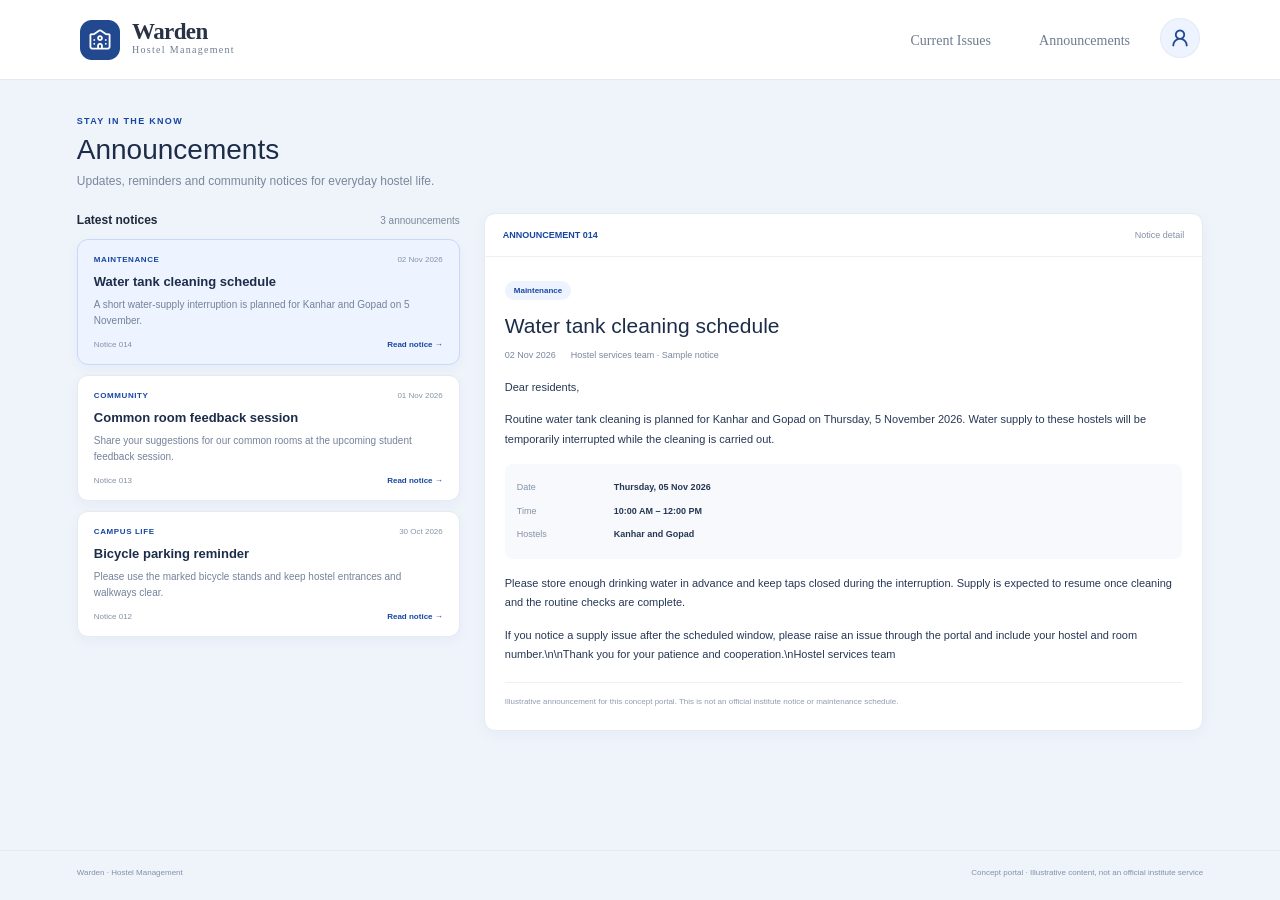
==== frontend/pages/announcement.html @ 568e5647 "added the announcements" ====
<!DOCTYPE html>
<html lang="en">
<head>
    <meta charset="UTF-8">
    <meta name="viewport" content="width=device-width, initial-scale=1.0">
    <title>Announcements</title>

    <!-- Links -->
    <link rel="stylesheet" href="../styles/common.css">
    <link rel="stylesheet" href="../styles/announcement.css">
    <script src="../script/announcement.js" defer></script>
</head>
<body>
    <nav class="nav">
        <div class="iconName">
            <img src="../cnt/icon.png" width="40px" height="40px">
            <div class="appNameBox">
                <p class="appName">
                    <a href="dashboard.html">
                         Warden
                    </a>
                </p>
                <p class="appDesc">
                    Hostel Management
                </p>
            </div> 
        </div>

        <div class="navArea">
            <div class="currIssuesField">
                <span class="fieldText listIssueText">
                    <a href="listissue.html">
                        Current Issues
                    </a>
                </span>
            </div>
            <div class="announcementsField">
                <span class="fieldText announcementText">
                    <a href="announcement.html">
                         Announcements
                    </a>
                </span>
            </div>
            <a href="profile.html">
                <img src="../cnt/profile.png" widht="40px" height="40px">
            </a> 
        </div>
    </nav>

    <main class="announcementPage">
        <section class="pageHeading">
            <p class="smallHeading">STAY IN THE KNOW</p>
            <h1>Announcements</h1>
            <p class="pageDescription">
                Updates, reminders and community notices for everyday hostel life.
            </p>
        </section>

        <section class="announcementLayout">
            <div class="noticeListArea">
                <div class="listHeading">
                    <h2>Latest notices</h2>
                    <span id="announcementCount">Loading announcements...</span>
                </div>

                <div id="announcementList" class="announcementList">
                    <!-- JavaScript will add announcement cards here -->
                </div>
            </div>

            <section class="announcementDetails" id="announcementDetails">
                <div class="detailTop">
                    <span class="detailNumber" id="detailNumber">ANNOUNCEMENT</span>
                    <span class="detailLabel">Notice detail</span>
                </div>

                <div class="detailContent">
                    <span class="categoryTag" id="detailCategory">Notice</span>
                    <h2 id="detailTitle">Select an announcement</h2>

                    <div class="detailMeta">
                        <span id="detailDate">Choose a notice from the list</span>
                        <span id="detailTeam"></span>
                    </div>

                    <div id="detailBody" class="detailBody">
                        <p>The full announcement will appear here.</p>
                    </div>

                    <div class="detailFooter">
                        Illustrative announcement for this concept portal. This is not an official
                        institute notice or maintenance schedule.
                    </div>
                </div>
            </section>
        </section>
    </main>

    <footer class="pageFooter">
        <span>Warden · Hostel Management</span>
        <span>Concept portal · Illustrative content, not an official institute service</span>
    </footer>
</body>
</html>
---- frontend/styles/common.css ----
.nav{
    display: flex;
    position: fixed;
    z-index: 100;
    top:0;
    flex-direction: horizontal;
    background: #FFFFFF;
    width: 100%;
    opacity: 0.95;
    height: 80px;
    padding-right: 80px;
    padding-left: 80px;
    justify-content: space-between;
    align-items: center;
    border-bottom: 1px solid #E3E9F2;
}
.iconName{
    display:inline-flex;
    width: fit-content;
    height: fit-content;
    gap: 12px;
}
.appNameBox{
    display: inline-flex;
    flex-direction: column;
    gap: 2px;
}
.appName{
    font-family: Inter;
    font-weight: 700;
    font-style: Bold;
    font-size: 23px;
    line-height: 100%;
    letter-spacing: -0.6px;
}
.appDesc{
    font-family: Inter;
    font-weight: 500;
    font-style: Medium;
    font-size: 10px;
    line-height: 100%;
    letter-spacing: 1.3px;
    color: #68768B;
}
.navArea{
    display:inline-flex;
    width: fit-content;
    height: fit-content;
    flex-direction:horizontal;
    align-items: center;
    opacity: 1;
    gap: 12px;
}
.currIssuesField{
    opacity: 1;
    padding-right: 18px;
    padding-left: 18px;
    border-radius: 8px;

}
.announcementsField{
    opacity: 1;
    padding-right: 18px;
    padding-left: 18px;
    border-radius: 8px;
}
.fieldText{
    font-family: Inter;
    font-weight: 500;
    font-style: Medium;
    font-size: 14px;
    line-height: 100%;
    letter-spacing: 0%;
    color:#68768B;
}
a {
  text-decoration: none;
  color: inherit;         
}
.listIssueText{
    transition: color 0.3s ease-in-out 0.1s;
}
.listIssueText:hover{
    color: #173F8A;
}
.announcementText{
    transition: color 0.3s ease-in-out 0.1s;
}
.announcementText:hover{
    color: #173F8A;
}
 


* {
  margin: 0;
  padding: 0;
  box-sizing: border-box;
}
body{
    padding-top: 80px;
}
---- frontend/styles/announcement.css ----
/* Main page */
* {
    box-sizing: border-box;
}

body {
    margin: 0;
    background-color: #eff4fb;
    color: #1e293b;
    font-family: "Inter", sans-serif;
}

/* Navigation bar - uses the same class names as the other Warden pages */


/* Page heading */
.announcementPage {
    width: 88%;
    max-width: 1250px;
    min-height: calc(100vh - 130px);
    margin: 0 auto;
    padding: 36px 0 34px;
}

.pageHeading {
    margin-bottom: 25px;
}

.smallHeading {
    margin: 0 0 8px;
    color: #1746a2;
    font-size: 9px;
    font-weight: bold;
    letter-spacing: 1.3px;
}

.pageHeading h1 {
    margin: 0;
    color: #1d2d49;
    font-size: 28px;
    font-weight: 500;
}

.pageDescription {
    margin: 8px 0 0;
    color: #7a879d;
    font-size: 12px;
}


/* Two-column layout */
.announcementLayout {
    display: grid;
    grid-template-columns: 34% 1fr;
    gap: 24px;
    align-items: start;
}

.listHeading {
    display: flex;
    align-items: center;
    justify-content: space-between;
    margin-bottom: 12px;
}

.listHeading h2 {
    margin: 0;
    font-size: 12px;
    font-weight: bold;
}

.listHeading span {
    color: #7b879b;
    font-size: 10px;
}

.announcementList {
    display: flex;
    flex-direction: column;
    gap: 10px;
}


/* Announcement cards created by JavaScript */
.announcementCard {
    width: 100%;
    padding: 15px 16px;
    border: 1px solid #e5eaf3;
    border-radius: 11px;
    background-color: #ffffff;
    text-align: left;
    cursor: pointer;
    box-shadow: 0 4px 13px rgba(30, 55, 95, 0.04);
}

.announcementCard:hover {
    border-color: #b9ccef;
    transform: translateY(-1px);
}

.announcementCard.selected {
    background-color: #edf3ff;
    border-color: #c6d8ff;
}

.cardTop,
.cardBottom {
    display: flex;
    align-items: center;
    justify-content: space-between;
    gap: 8px;
}

.cardCategory {
    color: #1746a2;
    font-size: 8px;
    font-weight: bold;
    letter-spacing: 0.6px;
    text-transform: uppercase;
}

.cardDate {
    color: #8793a8;
    font-size: 8px;
}

.announcementCard h3 {
    margin: 10px 0 8px;
    color: #1d2d49;
    font-size: 13px;
    font-weight: bold;
}

.cardSummary {
    margin: 0 0 11px;
    color: #74829a;
    font-size: 10px;
    line-height: 1.6;
}

.cardBottom {
    color: #8491a6;
    font-size: 8px;
}

.cardAction {
    color: #1746a2;
    font-weight: bold;
}


/* Full announcement detail panel */
.announcementDetails {
    min-height: 434px;
    overflow: hidden;
    border: 1px solid #e5eaf3;
    border-radius: 11px;
    background-color: #ffffff;
    box-shadow: 0 4px 15px rgba(30, 55, 95, 0.04);
}

.detailTop {
    height: 43px;
    padding: 0 18px;
    border-bottom: 1px solid #edf0f5;
    display: flex;
    align-items: center;
    justify-content: space-between;
}

.detailNumber {
    color: #1746a2;
    font-size: 9px;
    font-weight: bold;
}

.detailLabel {
    color: #8491a6;
    font-size: 9px;
}

.detailContent {
    padding: 22px 20px;
}

.categoryTag {
    display: inline-block;
    padding: 5px 9px;
    border-radius: 20px;
    background-color: #edf3ff;
    color: #1746a2;
    font-size: 8px;
    font-weight: bold;
}

.detailContent h2 {
    margin: 14px 0 12px;
    color: #1d2d49;
    font-size: 21px;
    font-weight: 500;
}

.detailMeta {
    display: flex;
    flex-wrap: wrap;
    gap: 15px;
    margin-bottom: 18px;
    color: #7a879d;
    font-size: 9px;
}

.detailBody {
    color: #263754;
    font-size: 11px;
    line-height: 1.75;
}

.detailBody p {
    margin: 0 0 13px;
}

.infoTable {
    margin: 15px 0;
    padding: 12px;
    border-radius: 8px;
    background-color: #f7f9fd;
}

.infoRow {
    display: grid;
    grid-template-columns: 85px 1fr;
    gap: 12px;
    padding: 4px 0;
    font-size: 9px;
}

.infoRow span {
    color: #8491a6;
}

.infoRow strong {
    color: #263754;
    font-weight: bold;
}

.detailFooter {
    margin-top: 18px;
    padding-top: 13px;
    border-top: 1px solid #edf0f5;
    color: #929db0;
    font-size: 8px;
    line-height: 1.5;
}

.noAnnouncements {
    padding: 20px;
    border: 1px dashed #d6deeb;
    border-radius: 9px;
    color: #7a879d;
    background-color: #ffffff;
    font-size: 11px;
}


/* Bottom footer */
.pageFooter {
    min-height: 43px;
    padding: 0 6%;
    border-top: 1px solid #e5eaf3;
    display: flex;
    align-items: center;
    justify-content: space-between;
    color: #8290a7;
    font-size: 8px;
}


/* Hide scrollbar but keep scrolling */
body {
    scrollbar-width: none;
    -ms-overflow-style: none;
}

body::-webkit-scrollbar {
    display: none;
}


/* Smaller screens */
@media screen and (max-width: 750px) {
    .nav {
        padding: 0 4%;
    }

    .navArea {
        gap: 7px;
    }

    .currIssuesField,
    .announcementsField {
        padding: 8px;
    }

    .announcementPage {
        width: 92%;
        padding-top: 25px;
    }

    .announcementLayout {
        grid-template-columns: 1fr;
    }

    .announcementDetails {
        min-height: 350px;
    }

    .pageFooter {
        padding: 12px 4%;
        gap: 10px;
        flex-wrap: wrap;
    }
}

@media screen and (max-width: 430px) {
    .appDesc {
        display: none;
    }

    .navArea {
        gap: 4px;
    }

    .currIssuesField,
    .announcementsField {
        font-size: 9px;
    }

    .pageHeading h1 {
        font-size: 24px;
    }

    .detailContent h2 {
        font-size: 18px;
    }
}
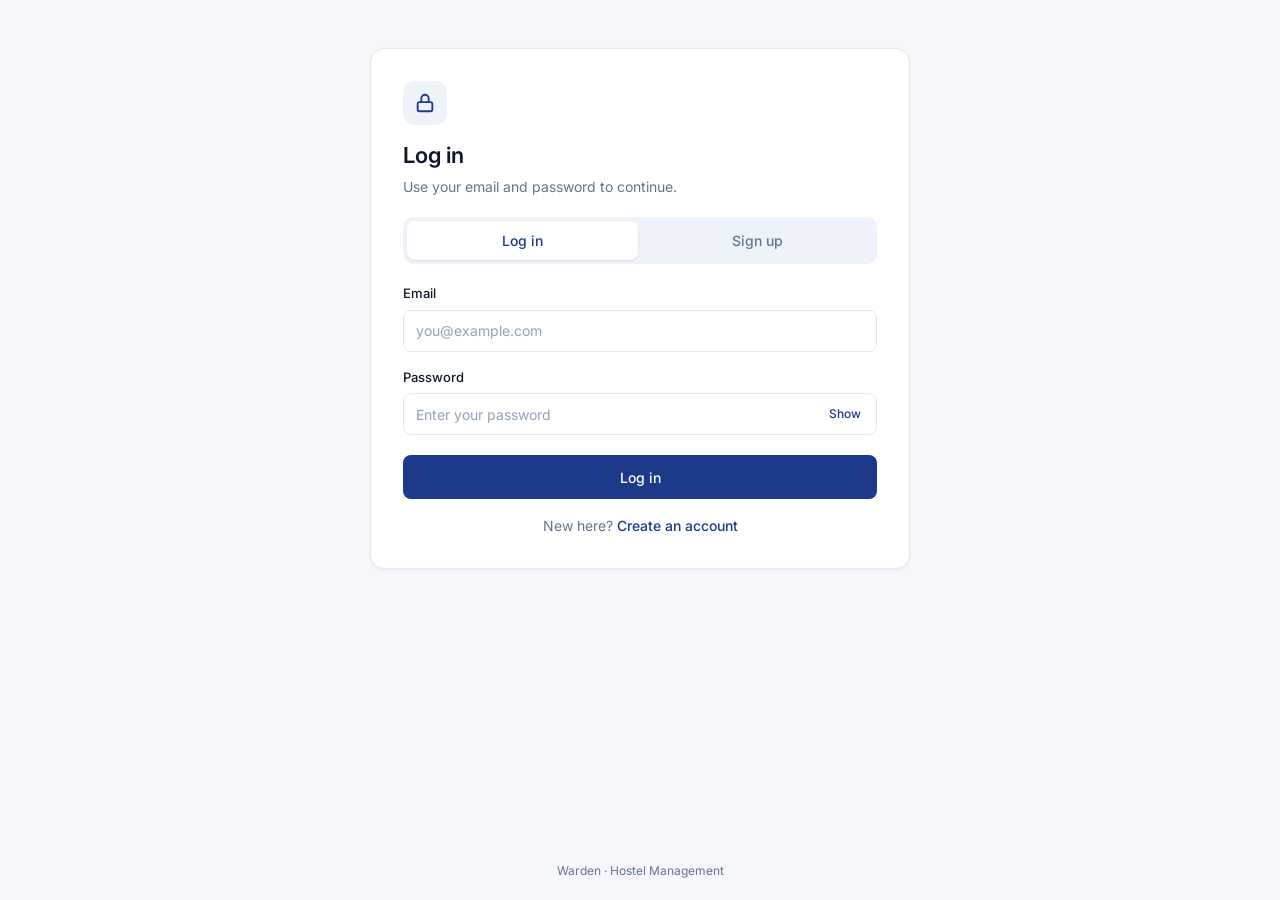
==== commit 45c7e960: "feat: create announcement for warden" ====
--- a/frontend/pages/announcement.html
+++ b/frontend/pages/announcement.html
@@ -49,11 +49,14 @@
 
     <main class="announcementPage">
         <section class="pageHeading">
-            <p class="smallHeading">STAY IN THE KNOW</p>
-            <h1>Announcements</h1>
-            <p class="pageDescription">
-                Updates, reminders and community notices for everyday hostel life.
-            </p>
+            <div class="pageHeadingText">
+                <p class="smallHeading">STAY IN THE KNOW</p>
+                <h1>Announcements</h1>
+                <p class="pageDescription">
+                    Updates, reminders and community notices for everyday hostel life.
+                </p>
+            </div>
+            <a href="raiseannouncement.html" class="raiseButton" id="createAnnouncementBtn" hidden>Post announcement <span>+</span></a>
         </section>
 
         <section class="announcementLayout">
--- a/frontend/styles/announcement.css
+++ b/frontend/styles/announcement.css
@@ -1,6 +1,4 @@
-
-/* Main page */
-* {
+*, *::before, *::after {
     box-sizing: border-box;
 }
 
@@ -9,51 +7,92 @@
     background-color: #eff4fb;
     color: #1e293b;
     font-family: "Inter", sans-serif;
-}
-
-/* Navigation bar - uses the same class names as the other Warden pages */
-
-
-/* Page heading */
+    padding: 0;
+}
+
+/* Active navigation item */
+.announcementsField {
+    background-color: #EDF3FF;
+    border-radius: 8px;
+    padding-top: 10px;
+    padding-bottom: 10px;
+}
+
+/* Page container - matches .listCard on listissue page */
 .announcementPage {
-    width: 88%;
-    max-width: 1250px;
-    min-height: calc(100vh - 130px);
-    margin: 0 auto;
-    padding: 36px 0 34px;
+    width: 1000px;
+    max-width: calc(100% - 40px);
+    margin: 70px auto 40px;
 }
 
 .pageHeading {
     margin-bottom: 25px;
 }
 
+.pageHeading {
+    display: flex;
+    justify-content: space-between;
+    align-items: flex-end;
+    gap: 20px;
+    margin-bottom: 25px;
+}
+
+.pageHeadingText {
+    flex: 1;
+}
+
 .smallHeading {
+    font-size: 12px;
+    font-weight: 600;
+    letter-spacing: 0.08em;
+    text-transform: uppercase;
+    color: #173F8A;
     margin: 0 0 8px;
-    color: #1746a2;
-    font-size: 9px;
-    font-weight: bold;
-    letter-spacing: 1.3px;
 }
 
 .pageHeading h1 {
+    font-size: 32px;
+    font-weight: 500;
+    color: #1e293b;
+    margin: 8px 0 5px;
+}
+
+.pageDescription {
+    font-size: 14px;
+    color: #64748b;
     margin: 0;
-    color: #1d2d49;
-    font-size: 28px;
-    font-weight: 500;
-}
-
-.pageDescription {
-    margin: 8px 0 0;
-    color: #7a879d;
-    font-size: 12px;
-}
-
+}
+
+.raiseButton {
+    display: inline-flex;
+    align-items: center;
+    gap: 10px;
+    padding: 12px 22px;
+    background-color: #173F8A;
+    color: white;
+    border-radius: 6px;
+    font-size: 14px;
+    font-weight: 600;
+    text-decoration: none;
+    white-space: nowrap;
+    border: none;
+    cursor: pointer;
+    transition: background-color 0.2s ease;
+}
+
+.raiseButton:hover {
+    background-color: #1D4ED8;
+}
+
+.raiseButton[hidden] {
+    display: none !important;
+}
 
 /* Two-column layout */
 .announcementLayout {
     display: grid;
-    grid-template-columns: 34% 1fr;
-    gap: 24px;
+    grid-template-columns: 380px 1fr;
+    gap: 25px;
     align-items: start;
 }
 
@@ -61,47 +100,49 @@
     display: flex;
     align-items: center;
     justify-content: space-between;
-    margin-bottom: 12px;
+    margin-bottom: 14px;
 }
 
 .listHeading h2 {
     margin: 0;
-    font-size: 12px;
-    font-weight: bold;
+    font-size: 16px;
+    font-weight: 600;
+    color: #1e293b;
 }
 
 .listHeading span {
-    color: #7b879b;
-    font-size: 10px;
+    color: #64748b;
+    font-size: 13px;
 }
 
 .announcementList {
     display: flex;
     flex-direction: column;
-    gap: 10px;
-}
-
+    gap: 12px;
+}
 
 /* Announcement cards created by JavaScript */
 .announcementCard {
     width: 100%;
-    padding: 15px 16px;
-    border: 1px solid #e5eaf3;
-    border-radius: 11px;
+    padding: 16px 18px;
+    border: 1px solid #e2e8f0;
+    border-radius: 10px;
     background-color: #ffffff;
     text-align: left;
     cursor: pointer;
-    box-shadow: 0 4px 13px rgba(30, 55, 95, 0.04);
+    box-shadow: 0 1px 3px rgba(15, 23, 42, 0.04);
+    transition: border-color 0.15s ease, transform 0.15s ease, box-shadow 0.15s ease;
 }
 
 .announcementCard:hover {
-    border-color: #b9ccef;
+    border-color: #2563EB;
     transform: translateY(-1px);
+    box-shadow: 0 4px 12px rgba(30, 55, 95, 0.08);
 }
 
 .announcementCard.selected {
-    background-color: #edf3ff;
-    border-color: #c6d8ff;
+    background-color: #EDF3FF;
+    border-color: #173F8A;
 }
 
 .cardTop,
@@ -109,204 +150,178 @@
     display: flex;
     align-items: center;
     justify-content: space-between;
-    gap: 8px;
+    gap: 10px;
 }
 
 .cardCategory {
-    color: #1746a2;
-    font-size: 8px;
-    font-weight: bold;
-    letter-spacing: 0.6px;
+    color: #173F8A;
+    font-size: 11px;
+    font-weight: 600;
+    letter-spacing: 0.04em;
     text-transform: uppercase;
 }
 
 .cardDate {
-    color: #8793a8;
-    font-size: 8px;
+    color: #64748b;
+    font-size: 12px;
 }
 
 .announcementCard h3 {
-    margin: 10px 0 8px;
-    color: #1d2d49;
-    font-size: 13px;
-    font-weight: bold;
+    margin: 10px 0 6px;
+    color: #1e293b;
+    font-size: 15px;
+    font-weight: 600;
 }
 
 .cardSummary {
-    margin: 0 0 11px;
-    color: #74829a;
-    font-size: 10px;
-    line-height: 1.6;
+    margin: 0 0 12px;
+    color: #475569;
+    font-size: 13px;
+    line-height: 1.5;
 }
 
 .cardBottom {
-    color: #8491a6;
-    font-size: 8px;
+    color: #64748b;
+    font-size: 12px;
 }
 
 .cardAction {
-    color: #1746a2;
-    font-weight: bold;
-}
-
+    color: #173F8A;
+    font-weight: 600;
+}
 
 /* Full announcement detail panel */
 .announcementDetails {
-    min-height: 434px;
+    min-height: 480px;
     overflow: hidden;
-    border: 1px solid #e5eaf3;
-    border-radius: 11px;
+    border: 1px solid #e2e8f0;
+    border-radius: 12px;
     background-color: #ffffff;
-    box-shadow: 0 4px 15px rgba(30, 55, 95, 0.04);
+    box-shadow: 0 1px 3px rgba(15, 23, 42, 0.04);
 }
 
 .detailTop {
-    height: 43px;
-    padding: 0 18px;
-    border-bottom: 1px solid #edf0f5;
+    height: 48px;
+    padding: 0 24px;
+    border-bottom: 1px solid #e2e8f0;
     display: flex;
     align-items: center;
     justify-content: space-between;
+    background-color: #f8fafc;
 }
 
 .detailNumber {
-    color: #1746a2;
-    font-size: 9px;
-    font-weight: bold;
+    color: #173F8A;
+    font-size: 12px;
+    font-weight: 600;
+    letter-spacing: 0.04em;
 }
 
 .detailLabel {
-    color: #8491a6;
-    font-size: 9px;
+    color: #64748b;
+    font-size: 12px;
 }
 
 .detailContent {
-    padding: 22px 20px;
+    padding: 26px 24px;
 }
 
 .categoryTag {
     display: inline-block;
-    padding: 5px 9px;
+    padding: 4px 10px;
     border-radius: 20px;
-    background-color: #edf3ff;
-    color: #1746a2;
-    font-size: 8px;
-    font-weight: bold;
+    background-color: #EDF3FF;
+    color: #173F8A;
+    font-size: 11px;
+    font-weight: 600;
 }
 
 .detailContent h2 {
     margin: 14px 0 12px;
-    color: #1d2d49;
-    font-size: 21px;
-    font-weight: 500;
+    color: #1e293b;
+    font-size: 24px;
+    font-weight: 600;
 }
 
 .detailMeta {
     display: flex;
     flex-wrap: wrap;
-    gap: 15px;
-    margin-bottom: 18px;
-    color: #7a879d;
-    font-size: 9px;
+    gap: 16px;
+    margin-bottom: 20px;
+    color: #64748b;
+    font-size: 13px;
 }
 
 .detailBody {
-    color: #263754;
-    font-size: 11px;
-    line-height: 1.75;
+    color: #334155;
+    font-size: 14px;
+    line-height: 1.7;
 }
 
 .detailBody p {
-    margin: 0 0 13px;
+    margin: 0 0 14px;
 }
 
 .infoTable {
-    margin: 15px 0;
-    padding: 12px;
+    margin: 18px 0;
+    padding: 16px;
     border-radius: 8px;
-    background-color: #f7f9fd;
+    background-color: #f8fafc;
+    border: 1px solid #e2e8f0;
 }
 
 .infoRow {
     display: grid;
-    grid-template-columns: 85px 1fr;
-    gap: 12px;
-    padding: 4px 0;
-    font-size: 9px;
+    grid-template-columns: 110px 1fr;
+    gap: 14px;
+    padding: 6px 0;
+    font-size: 13px;
 }
 
 .infoRow span {
-    color: #8491a6;
+    color: #64748b;
+    font-weight: 500;
 }
 
 .infoRow strong {
-    color: #263754;
-    font-weight: bold;
+    color: #1e293b;
+    font-weight: 600;
 }
 
 .detailFooter {
-    margin-top: 18px;
-    padding-top: 13px;
-    border-top: 1px solid #edf0f5;
-    color: #929db0;
-    font-size: 8px;
+    margin-top: 22px;
+    padding-top: 14px;
+    border-top: 1px solid #e2e8f0;
+    color: #94a3b8;
+    font-size: 11px;
     line-height: 1.5;
 }
 
 .noAnnouncements {
-    padding: 20px;
-    border: 1px dashed #d6deeb;
-    border-radius: 9px;
-    color: #7a879d;
+    padding: 30px 20px;
+    border: 1px dashed #cbd5e1;
+    border-radius: 8px;
+    color: #64748b;
     background-color: #ffffff;
+    font-size: 13px;
+    text-align: center;
+}
+
+/* Page footer - matches .pageFooter on listissue page */
+.pageFooter {
+    display: flex;
+    justify-content: space-between;
+    width: 1000px;
+    max-width: calc(100% - 40px);
+    margin: 0 auto;
+    padding: 20px 0;
+    border-top: 1px solid #e2e8f0;
     font-size: 11px;
-}
-
-
-/* Bottom footer */
-.pageFooter {
-    min-height: 43px;
-    padding: 0 6%;
-    border-top: 1px solid #e5eaf3;
-    display: flex;
-    align-items: center;
-    justify-content: space-between;
-    color: #8290a7;
-    font-size: 8px;
-}
-
-
-/* Hide scrollbar but keep scrolling */
-body {
-    scrollbar-width: none;
-    -ms-overflow-style: none;
-}
-
-body::-webkit-scrollbar {
-    display: none;
-}
-
-
-/* Smaller screens */
-@media screen and (max-width: 750px) {
-    .nav {
-        padding: 0 4%;
-    }
-
-    .navArea {
-        gap: 7px;
-    }
-
-    .currIssuesField,
-    .announcementsField {
-        padding: 8px;
-    }
-
-    .announcementPage {
-        width: 92%;
-        padding-top: 25px;
-    }
-
+    color: #64748b;
+}
+
+/* Responsive */
+@media screen and (max-width: 900px) {
     .announcementLayout {
         grid-template-columns: 1fr;
     }
@@ -314,33 +329,25 @@
     .announcementDetails {
         min-height: 350px;
     }
+}
+
+@media screen and (max-width: 600px) {
+    .pageHeading h1 {
+        font-size: 26px;
+    }
+
+    .detailContent h2 {
+        font-size: 20px;
+    }
+
+    .infoRow {
+        grid-template-columns: 1fr;
+        gap: 4px;
+    }
 
     .pageFooter {
-        padding: 12px 4%;
-        gap: 10px;
-        flex-wrap: wrap;
-    }
-}
-
-@media screen and (max-width: 430px) {
-    .appDesc {
-        display: none;
-    }
-
-    .navArea {
-        gap: 4px;
-    }
-
-    .currIssuesField,
-    .announcementsField {
-        font-size: 9px;
-    }
-
-    .pageHeading h1 {
-        font-size: 24px;
-    }
-
-    .detailContent h2 {
-        font-size: 18px;
-    }
-}
+        flex-direction: column;
+        gap: 8px;
+        text-align: center;
+    }
+}
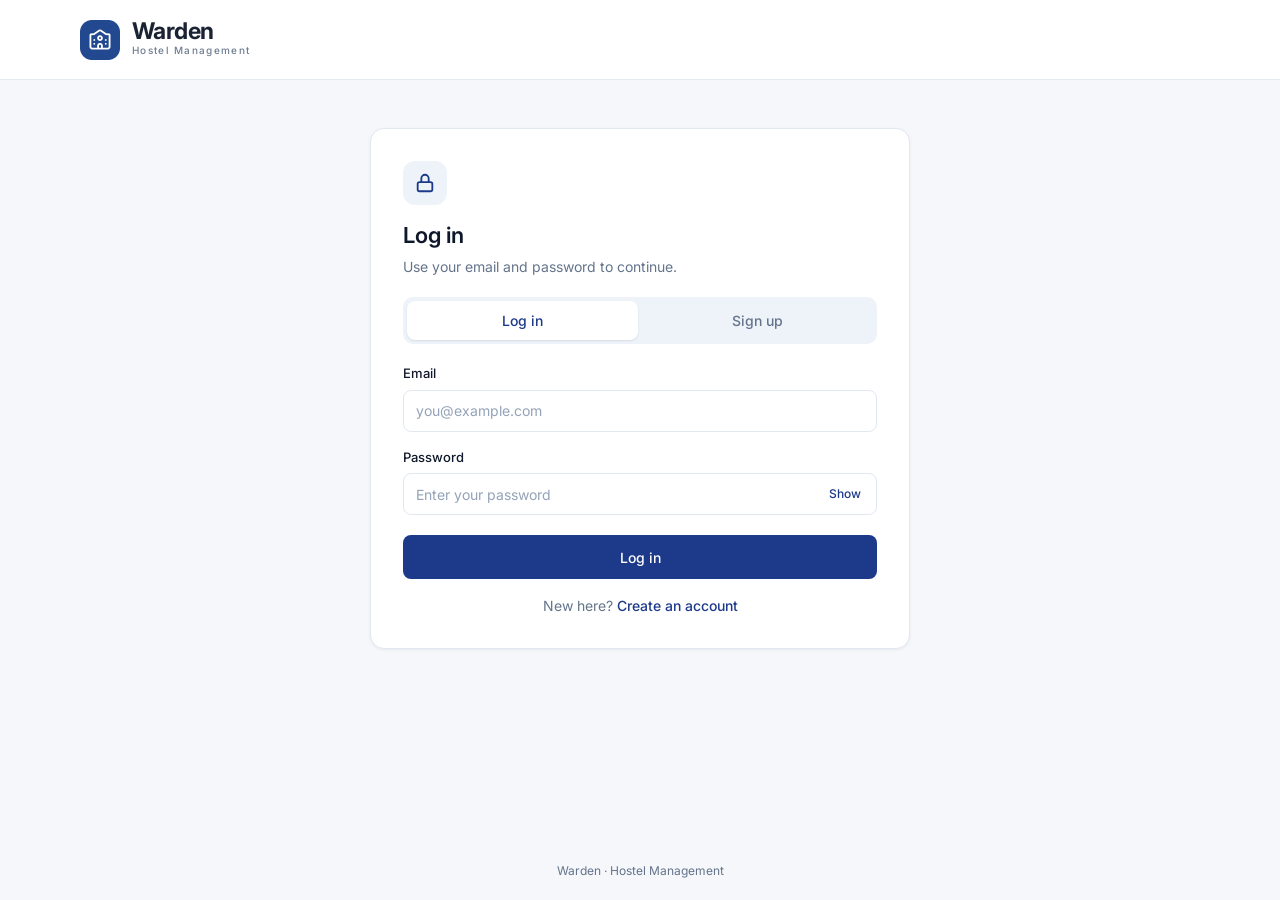
==== commit 41bc5993: "minor chanages on the nav bar" ====
--- a/frontend/pages/announcement.html
+++ b/frontend/pages/announcement.html
@@ -41,8 +41,12 @@
                     </a>
                 </span>
             </div>
-            <a href="profile.html">
-                <img src="../cnt/profile.png" widht="40px" height="40px">
+            <a href="auth.html" class="logoutBtn" title="Log out" aria-label="Log out" onclick="localStorage.removeItem('token')">
+                <svg viewBox="0 0 24 24" fill="none" stroke="currentColor" stroke-width="2" stroke-linecap="round" stroke-linejoin="round" aria-hidden="true">
+                    <path d="M9 21H5a2 2 0 0 1-2-2V5a2 2 0 0 1 2-2h4"/>
+                    <polyline points="16 17 21 12 16 7"/>
+                    <line x1="21" y1="12" x2="9" y2="12"/>
+                </svg>
             </a> 
         </div>
     </nav>
@@ -89,11 +93,6 @@
                     <div id="detailBody" class="detailBody">
                         <p>The full announcement will appear here.</p>
                     </div>
-
-                    <div class="detailFooter">
-                        Illustrative announcement for this concept portal. This is not an official
-                        institute notice or maintenance schedule.
-                    </div>
                 </div>
             </section>
         </section>
--- a/frontend/styles/common.css
+++ b/frontend/styles/common.css
@@ -78,19 +78,62 @@
   color: inherit;         
 }
 .listIssueText{
-    transition: color 0.3s ease-in-out 0.1s;
+    transition: opacity 0.2s ease;
 }
 .listIssueText:hover{
-    color: #173F8A;
+    opacity: 0.75;
 }
 .announcementText{
-    transition: color 0.3s ease-in-out 0.1s;
+    transition: opacity 0.2s ease;
 }
 .announcementText:hover{
-    color: #173F8A;
+    opacity: 0.75;
 }
  
+/* ---------- Profile dropdown ---------- */
+.profileMenu { position: relative; }
+.profileBtn { display: block; padding: 0; border: 0; background: transparent; border-radius: 50%; cursor: pointer; }
+.profileBtn img { display: block; }
+.profileBtn:focus-visible { outline: 2px solid #1a3a8a; outline-offset: 2px; }
 
+.profileDropdown {
+  position: absolute;
+  right: 0;
+  top: calc(100% + 10px);
+  min-width: 170px;
+  padding: 6px;
+  background: #fff;
+  border: 1px solid #dbe3f0;
+  border-radius: 12px;
+  box-shadow: 0 8px 24px rgba(15, 23, 42, 0.12);
+  z-index: 1000;
+}
+.profileDropdown[hidden] { display: none; }
+.profileDropdown a {
+  display: block;
+  padding: 10px 12px;
+  border-radius: 8px;
+  color: #1a3a8a;
+  text-decoration: none;
+  font-size: 14px;
+}
+.profileDropdown a:hover { background: #eef3fc; }
+
+/* ---------- Log out button ---------- */
+.logoutBtn {
+  width: 40px;
+  height: 40px;
+  border-radius: 50%;
+  background: #edf3ff;
+  color: #1a3a8a;
+  display: flex;
+  align-items: center;
+  justify-content: center;
+  text-decoration: none;
+}
+.logoutBtn svg { width: 20px; height: 20px; }
+.logoutBtn:hover { background: #dbe7ff; }
+.logoutBtn:focus-visible { outline: 2px solid #1a3a8a; outline-offset: 2px; }
 
 * {
   margin: 0;
--- a/frontend/styles/announcement.css
+++ b/frontend/styles/announcement.css
@@ -8,6 +8,7 @@
     color: #1e293b;
     font-family: "Inter", sans-serif;
     padding: 0;
+    padding-top: 50px;
 }
 
 /* Active navigation item */
@@ -77,11 +78,11 @@
     white-space: nowrap;
     border: none;
     cursor: pointer;
-    transition: background-color 0.2s ease;
+    transition: opacity 0.2s ease;
 }
 
 .raiseButton:hover {
-    background-color: #1D4ED8;
+    opacity: 0.85;
 }
 
 .raiseButton[hidden] {
